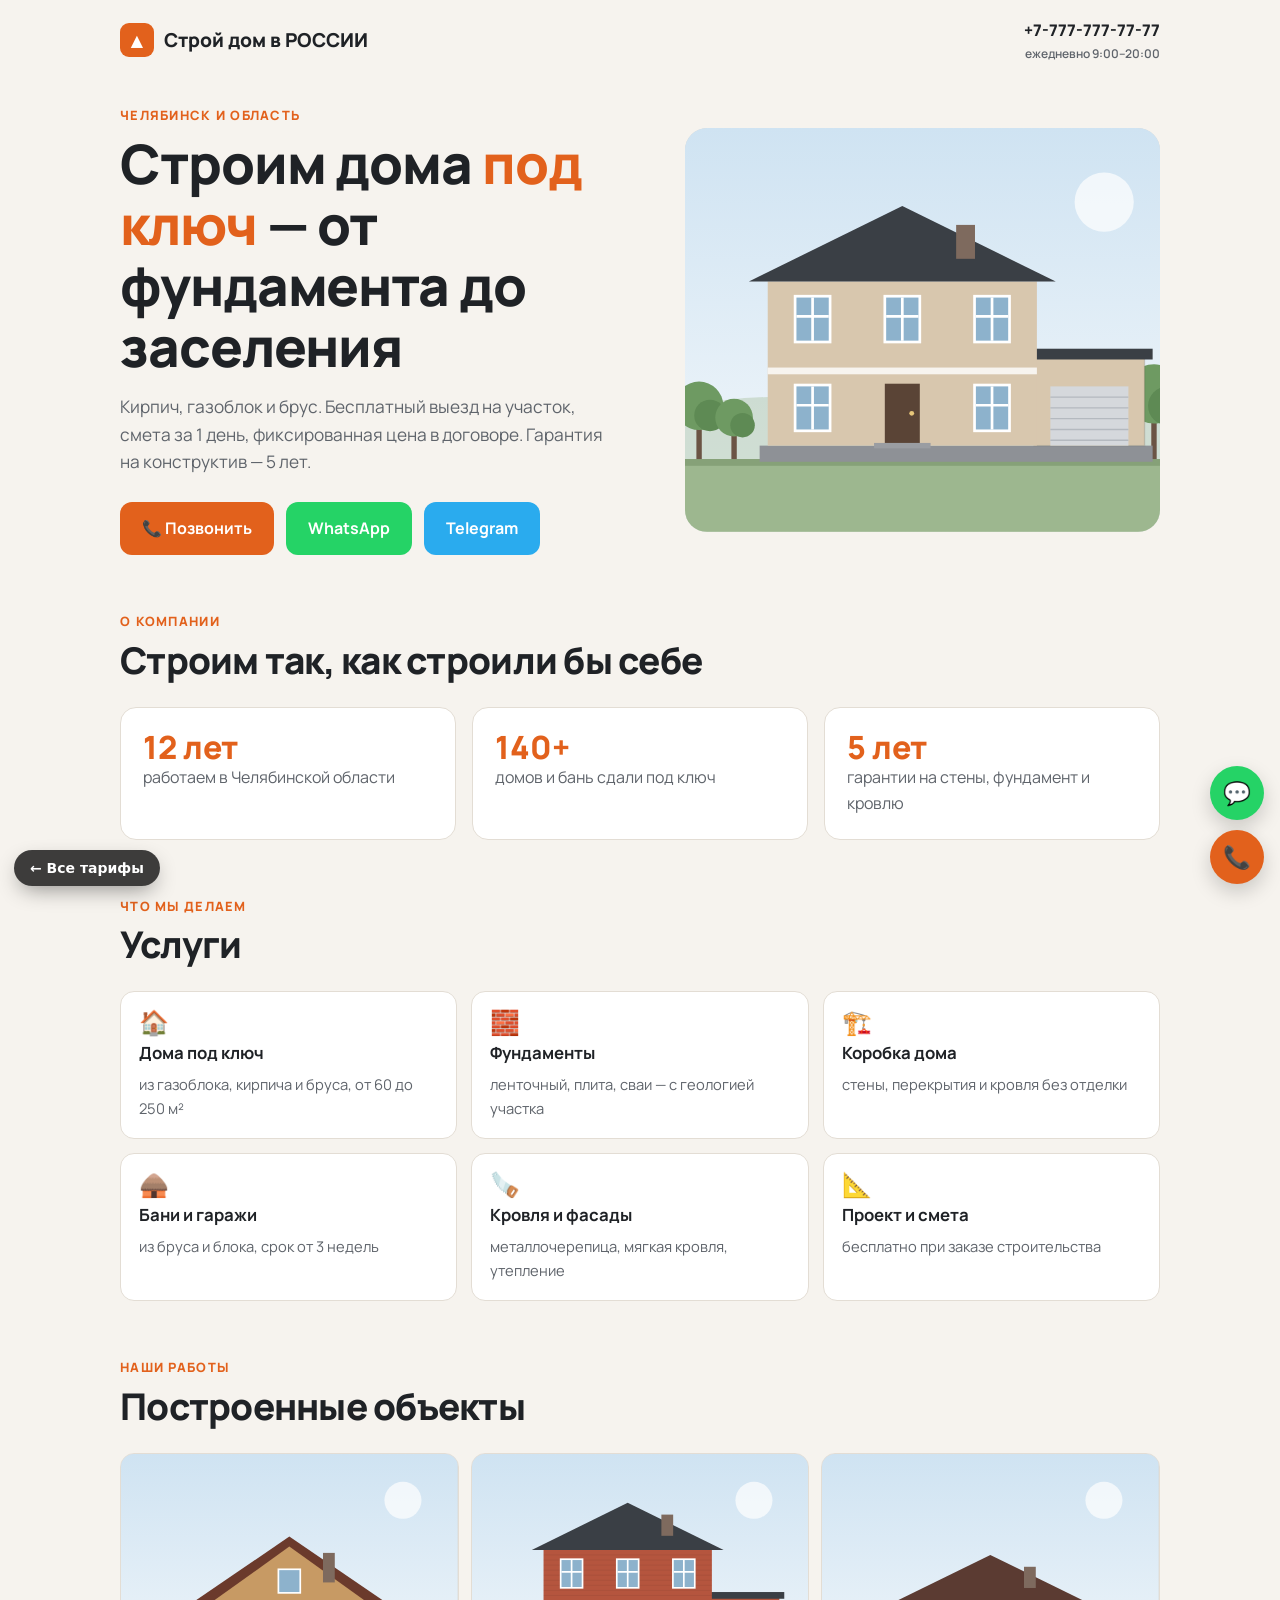
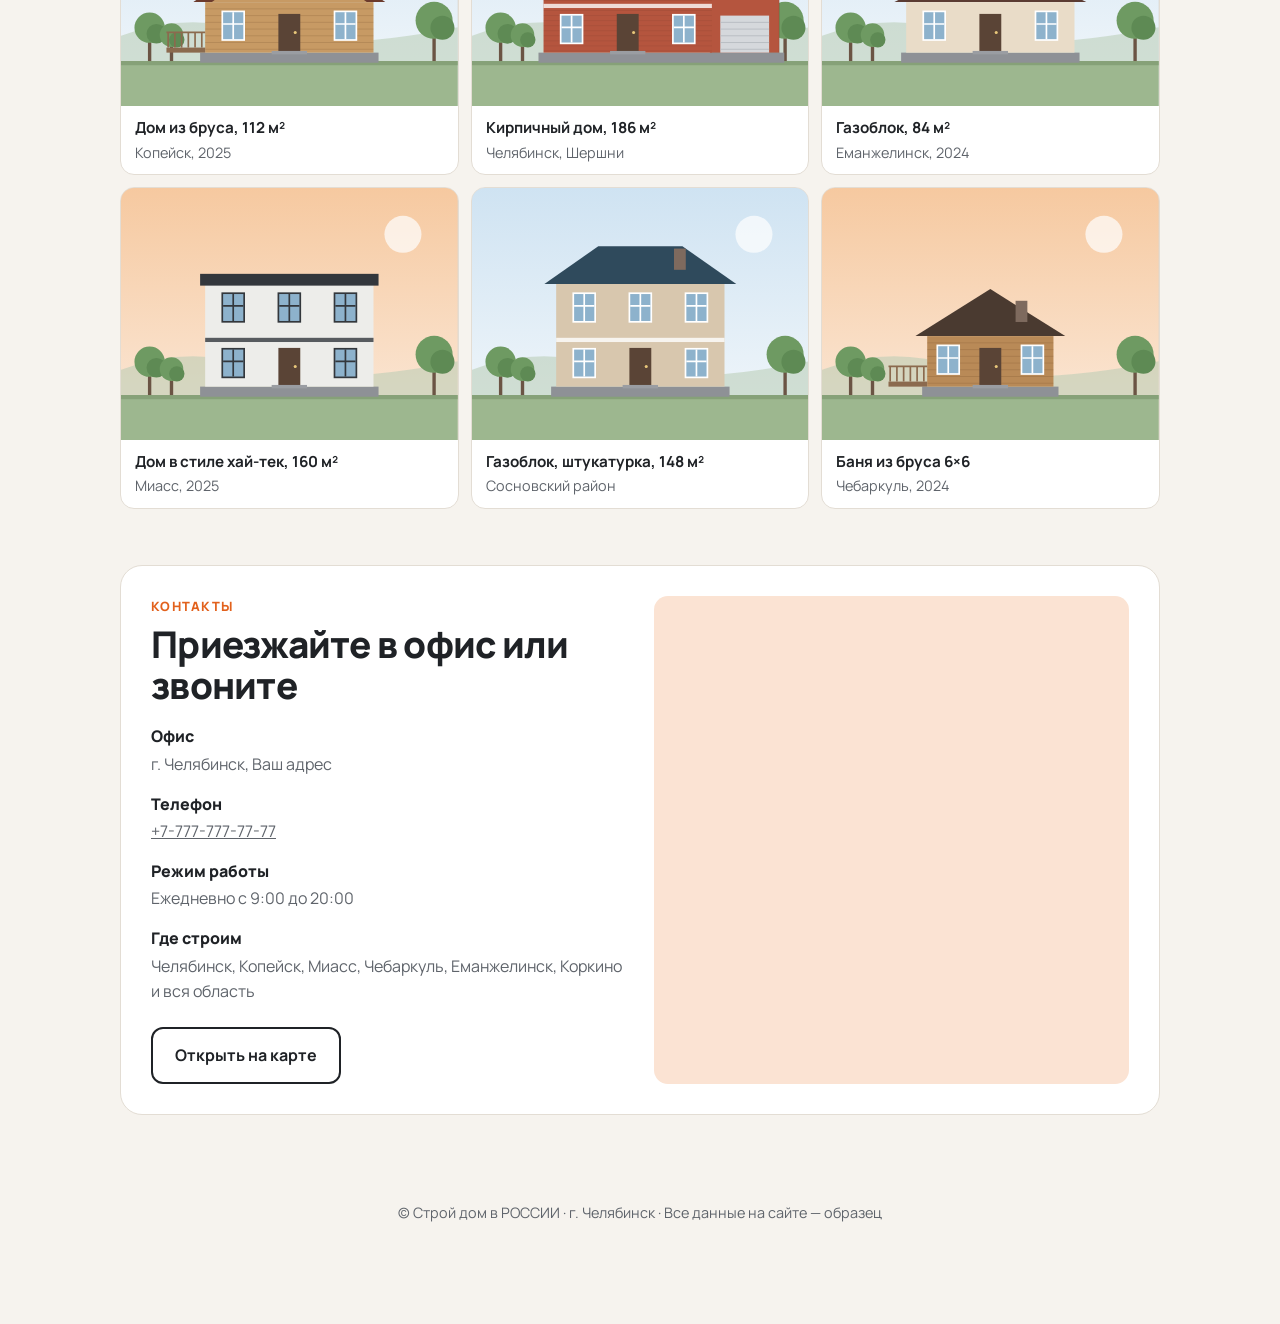
==== 1-start/index.html @ bcff559b "Демо-сайты для строительной компании: 5 тарифов Co-Authored-By: Claude Opus 5.5 <noreply@anthropic.c" ====
<!DOCTYPE html>
<html lang="ru">
<head>
<meta charset="UTF-8">
<meta name="viewport" content="width=device-width, initial-scale=1">
<meta name="robots" content="noindex, nofollow">
<title>Строй дом в РОССИИ — строительство домов в Челябинской области</title>
<meta name="description" content="Строим частные дома, бани и гаражи под ключ в Челябинске и области. Бесплатный выезд на участок и смета за 1 день.">
<link rel="preconnect" href="https://fonts.googleapis.com">
<link href="https://fonts.googleapis.com/css2?family=Manrope:wght@400;600;700;800&display=swap" rel="stylesheet">
<style>
:root{--bg:#F6F3EE;--ink:#1F2226;--mute:#5F646B;--acc:#E2611C;--acc2:#FBE3D3;--line:#E3DDD4;--card:#fff}
*{box-sizing:border-box}
html{scroll-behavior:smooth}
body{margin:0;background:var(--bg);color:var(--ink);font:16px/1.6 Manrope,system-ui,sans-serif}
a{color:inherit}
h1,h2,h3{font-weight:800;line-height:1.12;margin:0;letter-spacing:-.02em}
.wrap{max-width:1080px;margin:0 auto;padding:0 20px}
header{display:flex;align-items:center;justify-content:space-between;padding:18px 20px;max-width:1080px;margin:0 auto}
.logo{display:flex;align-items:center;gap:10px;font-size:1.2rem;font-weight:800;text-decoration:none}
.logo i{width:34px;height:34px;border-radius:9px;background:var(--acc);display:grid;place-items:center;color:#fff;font-style:normal;font-size:1rem}
.tel{font-weight:800;text-decoration:none}
.tel small{display:block;font-weight:600;color:var(--mute);font-size:.75rem;text-align:right}
.hero{display:grid;grid-template-columns:1.05fr .95fr;gap:40px;align-items:center;padding:24px 0 56px}
.hero h1{font-size:clamp(2.1rem,5vw,3.4rem);margin-bottom:16px}
.hero h1 em{font-style:normal;color:var(--acc)}
.hero p{color:var(--mute);font-size:1.08rem;margin:0 0 26px;max-width:44ch}
.pic{border-radius:22px;overflow:hidden;aspect-ratio:4/3.4;background:#ddd}
.pic svg,
.pic .ph{width:100%;height:100%;display:block}
.btns{display:flex;flex-wrap:wrap;gap:12px}
.btn{display:inline-flex;align-items:center;gap:8px;padding:14px 22px;border-radius:12px;font-weight:700;text-decoration:none;background:var(--acc);color:#fff;border:0;font:inherit;font-weight:700;cursor:pointer}
.btn.wa{background:#25D366}.btn.tg{background:#2AABEE}
.btn.line{background:transparent;color:var(--ink);border:2px solid var(--ink)}
section{padding:56px 0}
.tag{color:var(--acc);font-weight:800;font-size:.8rem;letter-spacing:.1em;text-transform:uppercase;margin-bottom:8px}
h2{font-size:clamp(1.6rem,3.4vw,2.3rem);margin-bottom:26px}
.about{display:grid;grid-template-columns:repeat(3,1fr);gap:16px}
.about div{background:var(--card);border:1px solid var(--line);border-radius:16px;padding:22px}
.about b{display:block;font-size:2rem;font-weight:800;color:var(--acc);line-height:1.1}
.about span{color:var(--mute)}
.svc{display:grid;grid-template-columns:repeat(3,1fr);gap:14px;list-style:none;padding:0;margin:0}
.svc li{background:var(--card);border:1px solid var(--line);border-radius:14px;padding:18px;display:flex;flex-direction:column;gap:6px}
.svc li i{font-style:normal;font-size:1.5rem;line-height:1}
.svc li b{font-size:1.05rem}
.svc li small{color:var(--mute);font-size:.92rem}
.gal{display:grid;grid-template-columns:repeat(3,1fr);gap:12px}
.gal figure{margin:0;border-radius:14px;overflow:hidden;background:#fff;border:1px solid var(--line)}
.gal figure div{aspect-ratio:4/3}
.gal svg,
.gal .ph{width:100%;height:100%;display:block}
.gal figcaption{padding:10px 14px;font-size:.9rem;color:var(--mute)}
.gal figcaption b{color:var(--ink);display:block;font-size:.95rem}
.ct{display:grid;grid-template-columns:1fr 1fr;gap:28px;background:var(--card);border:1px solid var(--line);border-radius:22px;padding:30px}
.ct dl{margin:0}.ct dt{font-weight:800;margin-top:14px}.ct dt:first-child{margin-top:0}.ct dd{margin:2px 0 0;color:var(--mute)}
.ct iframe{width:100%;height:100%;min-height:300px;border:0;border-radius:14px;background:var(--acc2)}
footer{text-align:center;color:var(--mute);font-size:.9rem;padding:30px 20px 100px}
.float{position:fixed;right:16px;bottom:16px;display:flex;flex-direction:column;gap:10px;z-index:9}
.float a{width:54px;height:54px;border-radius:50%;display:grid;place-items:center;color:#fff;text-decoration:none;font-size:1.4rem;box-shadow:0 8px 20px rgba(0,0,0,.18)}
@media(max-width:820px){.svc{grid-template-columns:1fr 1fr}}
@media(max-width:760px){.hero{grid-template-columns:1fr;gap:24px;padding-top:6px}.about{grid-template-columns:1fr}.svc{grid-template-columns:1fr}.gal{grid-template-columns:repeat(2,1fr)}.ct{grid-template-columns:1fr;padding:22px}header .tel small{display:none}.btn{flex:1 1 auto;justify-content:center}}
@media(max-width:420px){.gal{grid-template-columns:1fr}}
.logo,.tel{white-space:nowrap}@media(max-width:480px){.logo{font-size:1rem;gap:8px}.logo i{width:28px;height:28px;font-size:.85rem}.tel{font-size:.85rem}header{padding:14px 16px;gap:10px}}@media(max-width:360px){header .tel{display:none}}
</style>
</head>
<body><a href="../index.html" class="tarify-back" aria-label="Вернуться ко всем тарифам" style="position:fixed;left:14px;bottom:calc(14px + env(safe-area-inset-bottom,0px));z-index:2147483000;display:inline-flex;align-items:center;gap:6px;padding:11px 16px;border-radius:999px;background:rgba(20,20,20,.82);color:#fff;font:600 14px/1 system-ui,-apple-system,'Segoe UI',Roboto,sans-serif;text-decoration:none;box-shadow:0 8px 22px -6px rgba(0,0,0,.45);-webkit-backdrop-filter:blur(6px);backdrop-filter:blur(6px)">← Все тарифы</a>
<header><a class="logo" href="#"><i>▲</i>Строй дом в РОССИИ</a><a class="tel" href="tel:+77777777777">+7-777-777-77-77<small>ежедневно 9:00–20:00</small></a></header>

<main class="wrap">
<div class="hero">
  <div>
    <div class="tag">Челябинск и область</div>
    <h1>Строим дома <em>под ключ</em> — от фундамента до заселения</h1>
    <p>Кирпич, газоблок и брус. Бесплатный выезд на участок, смета за 1 день, фиксированная цена в договоре. Гарантия на конструктив — 5 лет.</p>
    <div class="btns">
      <a class="btn" href="tel:+77777777777">📞 Позвонить</a>
      <a class="btn wa" href="https://wa.me/77777777777" target="_blank" rel="noopener">WhatsApp</a>
      <a class="btn tg" href="https://t.me/" target="_blank" rel="noopener">Telegram</a>
    </div>
  </div>
  <div class="pic" data-photo="1777106322601-578dc9213ace" data-w="1100" data-house='{"floors":2,"wall":"#D8C7AE","roofc":"#3A3F45","garage":true}' aria-label="Двухэтажный дом с гаражом"></div>
</div>

<section style="padding-top:0">
  <div class="tag">О компании</div>
  <h2>Строим так, как строили бы себе</h2>
  <div class="about">
    <div><b>12 лет</b><span>работаем в Челябинской области</span></div>
    <div><b>140+</b><span>домов и бань сдали под ключ</span></div>
    <div><b>5 лет</b><span>гарантии на стены, фундамент и кровлю</span></div>
  </div>
</section>

<section style="padding-top:0">
  <div class="tag">Что мы делаем</div>
  <h2>Услуги</h2>
  <ul class="svc">
    <li><i>🏠</i><b>Дома под ключ</b><small>из газоблока, кирпича и бруса, от 60 до 250 м²</small></li>
    <li><i>🧱</i><b>Фундаменты</b><small>ленточный, плита, сваи — с геологией участка</small></li>
    <li><i>🏗️</i><b>Коробка дома</b><small>стены, перекрытия и кровля без отделки</small></li>
    <li><i>🛖</i><b>Бани и гаражи</b><small>из бруса и блока, срок от 3 недель</small></li>
    <li><i>🪚</i><b>Кровля и фасады</b><small>металлочерепица, мягкая кровля, утепление</small></li>
    <li><i>📐</i><b>Проект и смета</b><small>бесплатно при заказе строительства</small></li>
  </ul>
</section>

<section style="padding-top:0">
  <div class="tag">Наши работы</div>
  <h2>Построенные объекты</h2>
  <div class="gal">
    <figure><div data-photo="1706047924901-28129757dde7" data-alt="Дом из бруса" data-house='{"floors":1,"attic":true,"wall":"#C79A64","roofc":"#6B3A2C","terrace":true}'></div><figcaption><b>Дом из бруса, 112 м²</b>Копейск, 2025</figcaption></figure>
    <figure><div data-photo="1605276374104-dee2a0ed3cd6" data-alt="Кирпичный дом с гаражом" data-house='{"floors":2,"wall":"#B5553E","roofc":"#3A3F45","garage":true}'></div><figcaption><b>Кирпичный дом, 186 м²</b>Челябинск, Шершни</figcaption></figure>
    <figure><div data-photo="1786550860372-116b871a1697" data-alt="Одноэтажный дом из газоблока" data-house='{"floors":1,"wall":"#E9DCC8","roofc":"#5B3B32"}'></div><figcaption><b>Газоблок, 84 м²</b>Еманжелинск, 2024</figcaption></figure>
    <figure><div data-photo="1748063578185-3d68121b11ff" data-alt="Дом в стиле хай-тек" data-house='{"floors":2,"roof":"flat","wall":"#EDEDEA","roofc":"#33373C","trim":"#33373C","sky":"dusk"}'></div><figcaption><b>Дом в стиле хай-тек, 160 м²</b>Миасс, 2025</figcaption></figure>
    <figure><div data-photo="1602657952211-bd6fbe4d2d78" data-alt="Дом из газоблока" data-house='{"floors":2,"roof":"hip","wall":"#D8C7AE","roofc":"#2F4A5C"}'></div><figcaption><b>Газоблок, штукатурка, 148 м²</b>Сосновский район</figcaption></figure>
    <figure><div data-photo="1568729937315-2ef5ee9cf4f2" data-alt="Баня из бруса" data-house='{"floors":1,"w":150,"wall":"#B98A57","roofc":"#4A3A30","terrace":true,"sky":"dusk"}'></div><figcaption><b>Баня из бруса 6×6</b>Чебаркуль, 2024</figcaption></figure>
  </div>
</section>

<section style="padding-top:0">
  <div class="ct">
    <div>
      <div class="tag">Контакты</div>
      <h2 style="margin-bottom:18px">Приезжайте в офис или звоните</h2>
      <dl>
        <dt>Офис</dt><dd>г. Челябинск, Ваш адрес</dd>
        <dt>Телефон</dt><dd><a href="tel:+77777777777">+7-777-777-77-77</a></dd>
        <dt>Режим работы</dt><dd>Ежедневно с 9:00 до 20:00</dd>
        <dt>Где строим</dt><dd>Челябинск, Копейск, Миасс, Чебаркуль, Еманжелинск, Коркино и вся область</dd>
      </dl>
      <div class="btns" style="margin-top:22px"><a class="btn line" href="https://yandex.ru/maps/?text=%D0%A7%D0%B5%D0%BB%D1%8F%D0%B1%D0%B8%D0%BD%D1%81%D0%BA" target="_blank" rel="noopener">Открыть на карте</a></div>
    </div>
    <iframe title="Карта: Челябинск" src="https://yandex.ru/map-widget/v1/?ll=61.402554%2C55.159897&z=11" loading="lazy"></iframe>
  </div>
</section>
</main>

<footer>© Строй дом в РОССИИ · г. Челябинск · Все данные на сайте — образец</footer>
<div class="float">
  <a href="https://wa.me/77777777777" style="background:#25D366" aria-label="WhatsApp" target="_blank" rel="noopener">💬</a>
  <a href="tel:+77777777777" style="background:var(--acc)" aria-label="Позвонить">📞</a>
</div>
<script>/* Генератор иллюстраций домов (SVG) — заменяются на фото клиента */
function houseSVG(o){
  o=Object.assign({floors:1,attic:false,roof:'gable',wall:'#E9DCC8',roofc:'#5B3B32',trim:'#FFFFFF',garage:false,w:200,sky:'day',terrace:false,stage:'done',crane:false},o||{});
  var W=400,H=300,G=246,cx=o.garage?185:200,fh=62,fl=o.floors,bh=fh*fl+8,bw=o.w,x0=cx-bw/2,top=G-bh;
  var sky={day:['#CFE3F2','#F4F8FB'],dusk:['#F6C9A0','#FBEADB'],night:['#26344A','#46597A'],grey:['#D9DEE3','#F1F3F5']}[o.sky]||['#CFE3F2','#F4F8FB'];
  var id='g'+Math.random().toString(36).slice(2,8);
  var s='<svg viewBox="0 0 '+W+' '+H+'" xmlns="http://www.w3.org/2000/svg" preserveAspectRatio="xMidYMid slice" role="img">';
  s+='<defs><linearGradient id="'+id+'" x1="0" y1="0" x2="0" y2="1"><stop offset="0" stop-color="'+sky[0]+'"/><stop offset="1" stop-color="'+sky[1]+'"/></linearGradient></defs>';
  s+='<rect width="'+W+'" height="'+H+'" fill="url(#'+id+')"/>';
  if(o.sky==='night')s+='<circle cx="330" cy="50" r="16" fill="#F5EBC9"/>';else s+='<circle cx="335" cy="55" r="22" fill="#fff" opacity=".7"/>';
  s+='<path d="M0 '+(G-30)+' Q80 '+(G-60)+' 160 '+(G-34)+' T400 '+(G-40)+' V'+H+' H0Z" fill="#B9CDB5" opacity=".55"/>';
  s+='<rect y="'+G+'" width="'+W+'" height="'+(H-G)+'" fill="#9DB78F"/>';
  s+='<rect y="'+G+'" width="'+W+'" height="5" fill="#86A178"/>';
  // деревья
  [[34,0.9],[372,1.1],[60,0.7]].forEach(function(t){var k=t[1];s+='<rect x="'+(t[0]-2)+'" y="'+(G-34*k)+'" width="4" height="'+34*k+'" fill="#6B5444"/><circle cx="'+t[0]+'" cy="'+(G-44*k)+'" r="'+20*k+'" fill="#6E9A62"/><circle cx="'+(t[0]+9*k)+'" cy="'+(G-36*k)+'" r="'+13*k+'" fill="#5E8A54"/>';});
  if(o.crane){s+='<g stroke="#E3A02B" stroke-width="3" fill="none"><path d="M318 '+G+' V40 M318 52 H140 M318 52 H362 M318 40 L250 52 M318 40 L362 52"/></g><rect x="352" y="52" width="14" height="14" fill="#555"/><path d="M190 52 V'+(top-20)+'" stroke="#444" stroke-width="1.5"/><rect x="180" y="'+(top-20)+'" width="20" height="8" fill="#7C8A96"/>';}
  // фундамент
  s+='<rect x="'+(x0-6)+'" y="'+(G-10)+'" width="'+(bw+12+(o.garage?80:0))+'" height="12" fill="#8E9196"/>';
  if(o.stage==='foundation'){s+='<g stroke="#5C6066" stroke-width="2">';for(var r=x0;r<x0+bw;r+=14)s+='<line x1="'+r+'" y1="'+(G-10)+'" x2="'+r+'" y2="'+(G-26)+'"/>';s+='</g></svg>';return s;}
  // гараж
  if(o.garage){var gx=x0+bw-2,gw=82,gh=fh+4;s+='<rect x="'+gx+'" y="'+(G-10-gh)+'" width="'+gw+'" height="'+gh+'" fill="'+o.wall+'" stroke="rgba(0,0,0,.12)"/><rect x="'+(gx-4)+'" y="'+(G-16-gh)+'" width="'+(gw+10)+'" height="8" fill="'+o.roofc+'"/>';s+='<rect x="'+(gx+12)+'" y="'+(G-10-gh+22)+'" width="'+(gw-24)+'" height="'+(gh-22)+'" fill="#D5D8DC"/>';for(var gl=0;gl<5;gl++)s+='<line x1="'+(gx+12)+'" x2="'+(gx+gw-12)+'" y1="'+(G-10-gh+30+gl*8)+'" y2="'+(G-10-gh+30+gl*8)+'" stroke="#B4B9BF"/>';}
  // стены
  s+='<rect x="'+x0+'" y="'+top+'" width="'+bw+'" height="'+(bh-10)+'" fill="'+o.wall+'"/>';
  if(o.wall==='#B5553E'||o.wall==='#A44A36'){s+='<g stroke="rgba(0,0,0,.08)">';for(var by=top+6;by<G-10;by+=6)s+='<line x1="'+x0+'" x2="'+(x0+bw)+'" y1="'+by+'" y2="'+by+'"/>';s+='</g>';}
  if(o.wall==='#C79A64'||o.wall==='#B98A57'){s+='<g stroke="rgba(80,50,20,.18)">';for(var ly=top+8;ly<G-10;ly+=8)s+='<line x1="'+x0+'" x2="'+(x0+bw)+'" y1="'+ly+'" y2="'+ly+'"/>';s+='</g>';}
  if(fl>1)s+='<rect x="'+x0+'" y="'+(top+fh+2)+'" width="'+bw+'" height="5" fill="'+o.trim+'" opacity=".8"/>';
  // окна
  var n=Math.max(2,Math.round(bw/58));
  for(var f=0;f<fl;f++){var wy=top+12+f*(fh+4);for(var i=0;i<n;i++){var wx=x0+(bw/(n))*i+(bw/n)/2-12;if(f===fl-1&&i===Math.floor(n/2)&&o.stage==='done'){continue;}
    if(o.stage==='walls'){s+='<rect x="'+wx+'" y="'+wy+'" width="24" height="32" fill="#4B4F55"/>';continue;}
    s+='<rect x="'+(wx-2)+'" y="'+(wy-2)+'" width="28" height="36" fill="'+o.trim+'"/><rect x="'+wx+'" y="'+wy+'" width="24" height="32" fill="'+(o.sky==='night'?'#F7D98A':'#8DB2CC')+'"/><path d="M'+(wx+12)+' '+wy+' V'+(wy+32)+' M'+wx+' '+(wy+14)+' H'+(wx+24)+'" stroke="'+o.trim+'" stroke-width="2"/>';}}
  if(o.stage==='done'){var dx=x0+(bw/n)*Math.floor(n/2)+(bw/n)/2-13;s+='<rect x="'+dx+'" y="'+(G-10-46)+'" width="26" height="46" fill="#5A4436"/><circle cx="'+(dx+20)+'" cy="'+(G-34)+'" r="1.8" fill="#E8C77A"/><rect x="'+(dx-8)+'" y="'+(G-12)+'" width="42" height="4" fill="#9A9DA2"/>';}
  if(o.terrace){s+='<rect x="'+(x0-46)+'" y="'+(G-16)+'" width="46" height="6" fill="#8B6A4E"/><g stroke="#8B6A4E" stroke-width="2">';for(var tx=x0-44;tx<x0;tx+=8)s+='<line x1="'+tx+'" y1="'+(G-16)+'" x2="'+tx+'" y2="'+(G-34)+'"/>';s+='<line x1="'+(x0-46)+'" x2="'+x0+'" y1="'+(G-34)+'" y2="'+(G-34)+'"/></g>';}
  if(o.stage==='walls'){s+='<g stroke="#C9A35B" stroke-width="2">';for(var sx=x0-10;sx<=x0+bw+10;sx+=34)s+='<line x1="'+sx+'" y1="'+(G-10)+'" x2="'+sx+'" y2="'+(top-14)+'"/>';for(var sy=G-30;sy>top-14;sy-=30)s+='<line x1="'+(x0-10)+'" x2="'+(x0+bw+10)+'" y1="'+sy+'" y2="'+sy+'"/>';s+='</g></svg>';return s;}
  // крыша
  var ov=14,rh=o.attic?78:56;
  if(o.roof==='gable')s+='<path d="M'+(x0-ov)+' '+top+' L'+cx+' '+(top-rh)+' L'+(x0+bw+ov)+' '+top+'Z" fill="'+o.roofc+'"/><path d="M'+(x0+8)+' '+top+' L'+cx+' '+(top-rh+12)+' L'+(x0+bw-8)+' '+top+'Z" fill="'+o.wall+'" opacity="'+(o.attic?1:0)+'"/>';
  else if(o.roof==='hip')s+='<path d="M'+(x0-ov)+' '+top+' L'+(x0+bw*0.25)+' '+(top-rh*0.8)+' L'+(x0+bw*0.75)+' '+(top-rh*0.8)+' L'+(x0+bw+ov)+' '+top+'Z" fill="'+o.roofc+'"/>';
  else s+='<rect x="'+(x0-6)+'" y="'+(top-12)+'" width="'+(bw+12)+'" height="14" fill="'+o.roofc+'"/>';
  if(o.attic&&o.roof==='gable'){var ay=top-rh+38;s+='<rect x="'+(cx-14)+'" y="'+ay+'" width="28" height="30" fill="'+o.trim+'"/><rect x="'+(cx-12)+'" y="'+(ay+2)+'" width="24" height="26" fill="'+(o.sky==='night'?'#F7D98A':'#8DB2CC')+'"/>';}
  if(o.roof!=='flat')s+='<rect x="'+(x0+bw*0.7)+'" y="'+(top-rh*0.75)+'" width="14" height="'+rh*0.45+'" fill="#7E6A5E"/>';
  s+='</svg>';return s;
}

/* Реальные фото (Unsplash, бесплатная лицензия). Если фото не загрузилось — показываем иллюстрацию */
var HSREG=[];
function photoURL(id,w){return 'https://images.unsplash.com/photo-'+id+'?w='+(w||900)+'&q=72&auto=format&fit=crop'}
function pic(id,house,alt,w){var k=HSREG.push(house||{})-1;return '<img class="ph" src="'+photoURL(id,w)+'" srcset="'+photoURL(id,Math.round((w||900)/2))+' '+Math.round((w||900)/2)+'w, '+photoURL(id,w)+' '+(w||900)+'w, '+photoURL(id,Math.min(2400,(w||900)*1.6|0))+' '+Math.min(2400,(w||900)*1.6|0)+'w" sizes="(max-width:760px) 100vw, 50vw" alt="'+(alt||'').replace(/"/g,'&quot;')+'" loading="lazy" decoding="async" onerror="phFail(this,'+k+')">'}
function phFail(im,k){var d=document.createElement('div');d.className='ph';d.innerHTML=houseSVG(HSREG[k]);im.replaceWith(d)}
function fillMedia(el){var cfg=JSON.parse(el.getAttribute('data-house')||'{}');el.insertAdjacentHTML('afterbegin',el.dataset.photo?pic(el.dataset.photo,cfg,el.dataset.alt||el.getAttribute('aria-label')||'',+el.dataset.w||1000):houseSVG(cfg))}
function projMedia(p,w){return p.photo?pic(p.photo,p.house,'Проект дома '+p.name+', '+p.area+' м²',w||700):houseSVG(p.house)}
document.head.insertAdjacentHTML('beforeend','<style>img.ph,div.ph{width:100%;height:100%;object-fit:cover;display:block;background:#d9d6d0}div.ph svg{width:100%;height:100%;display:block}</style>');

document.querySelectorAll('[data-house]').forEach(fillMedia);
</script>
</body>
</html>
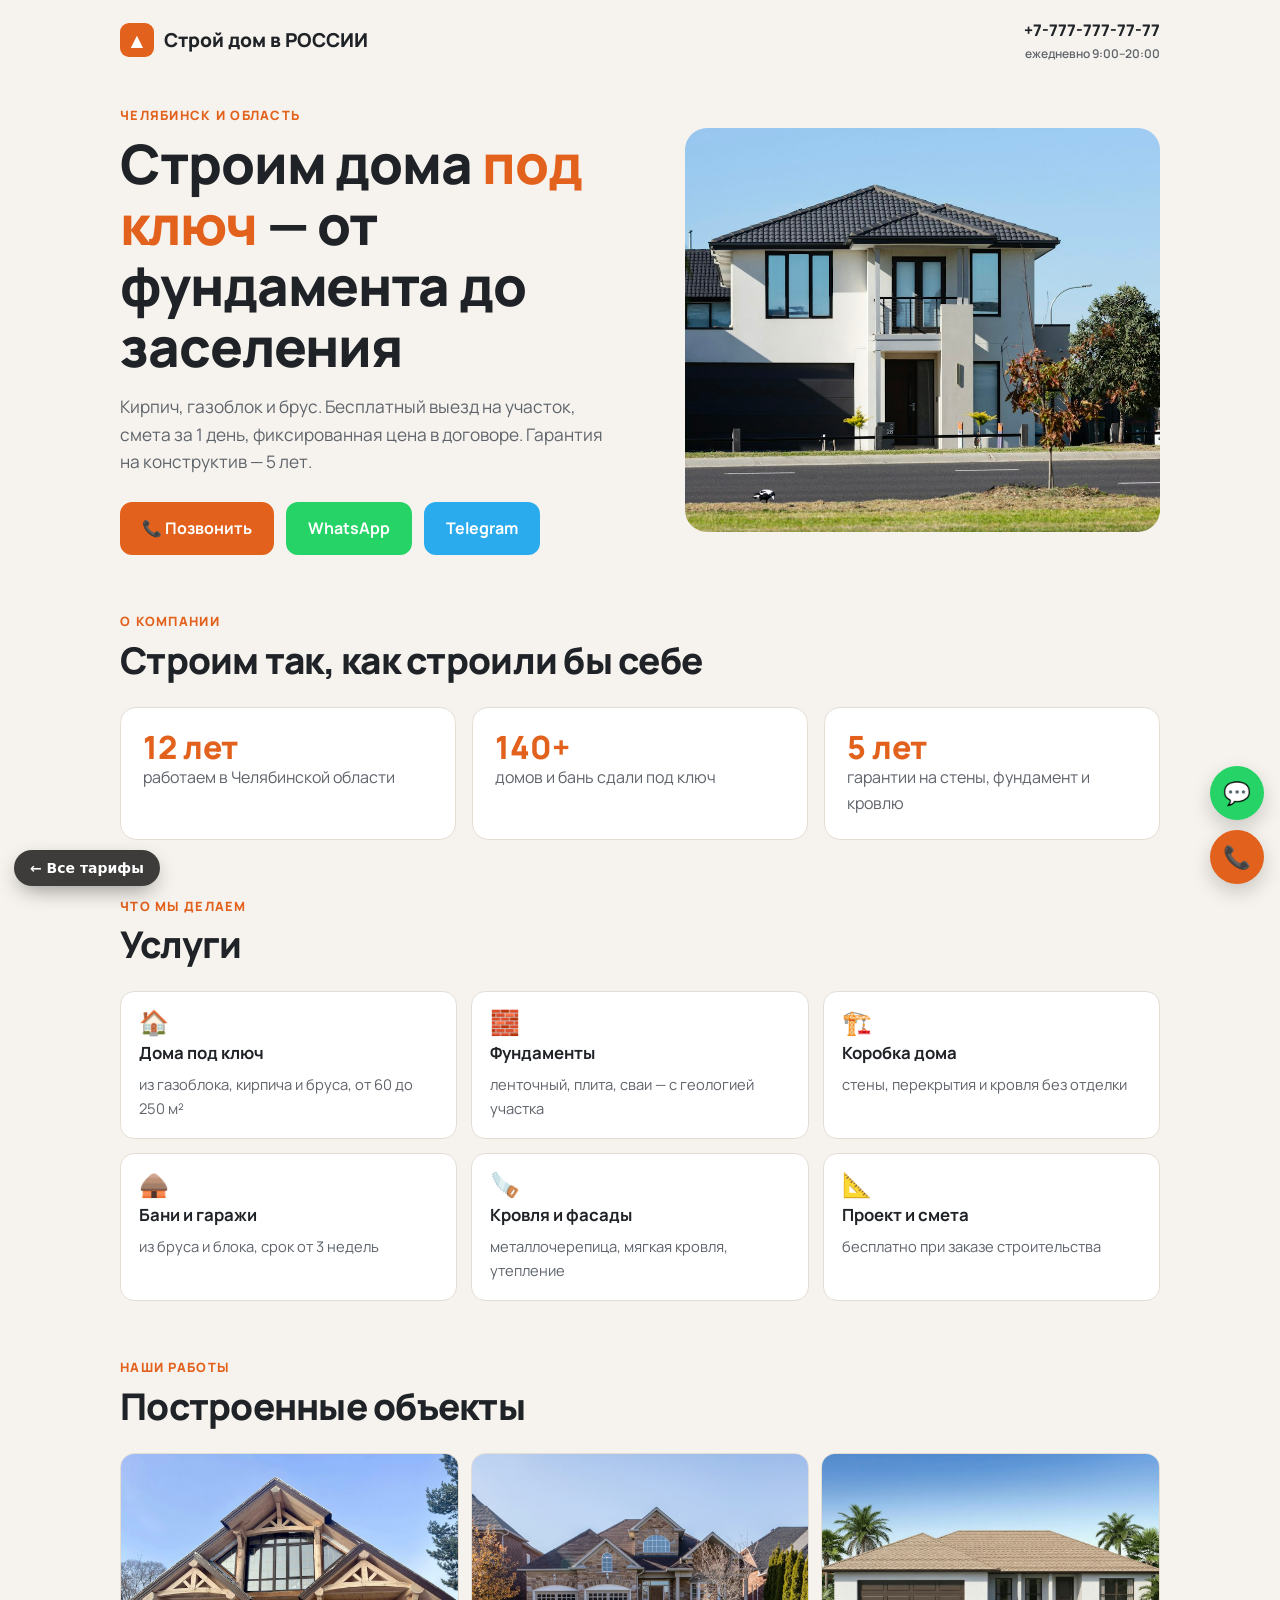
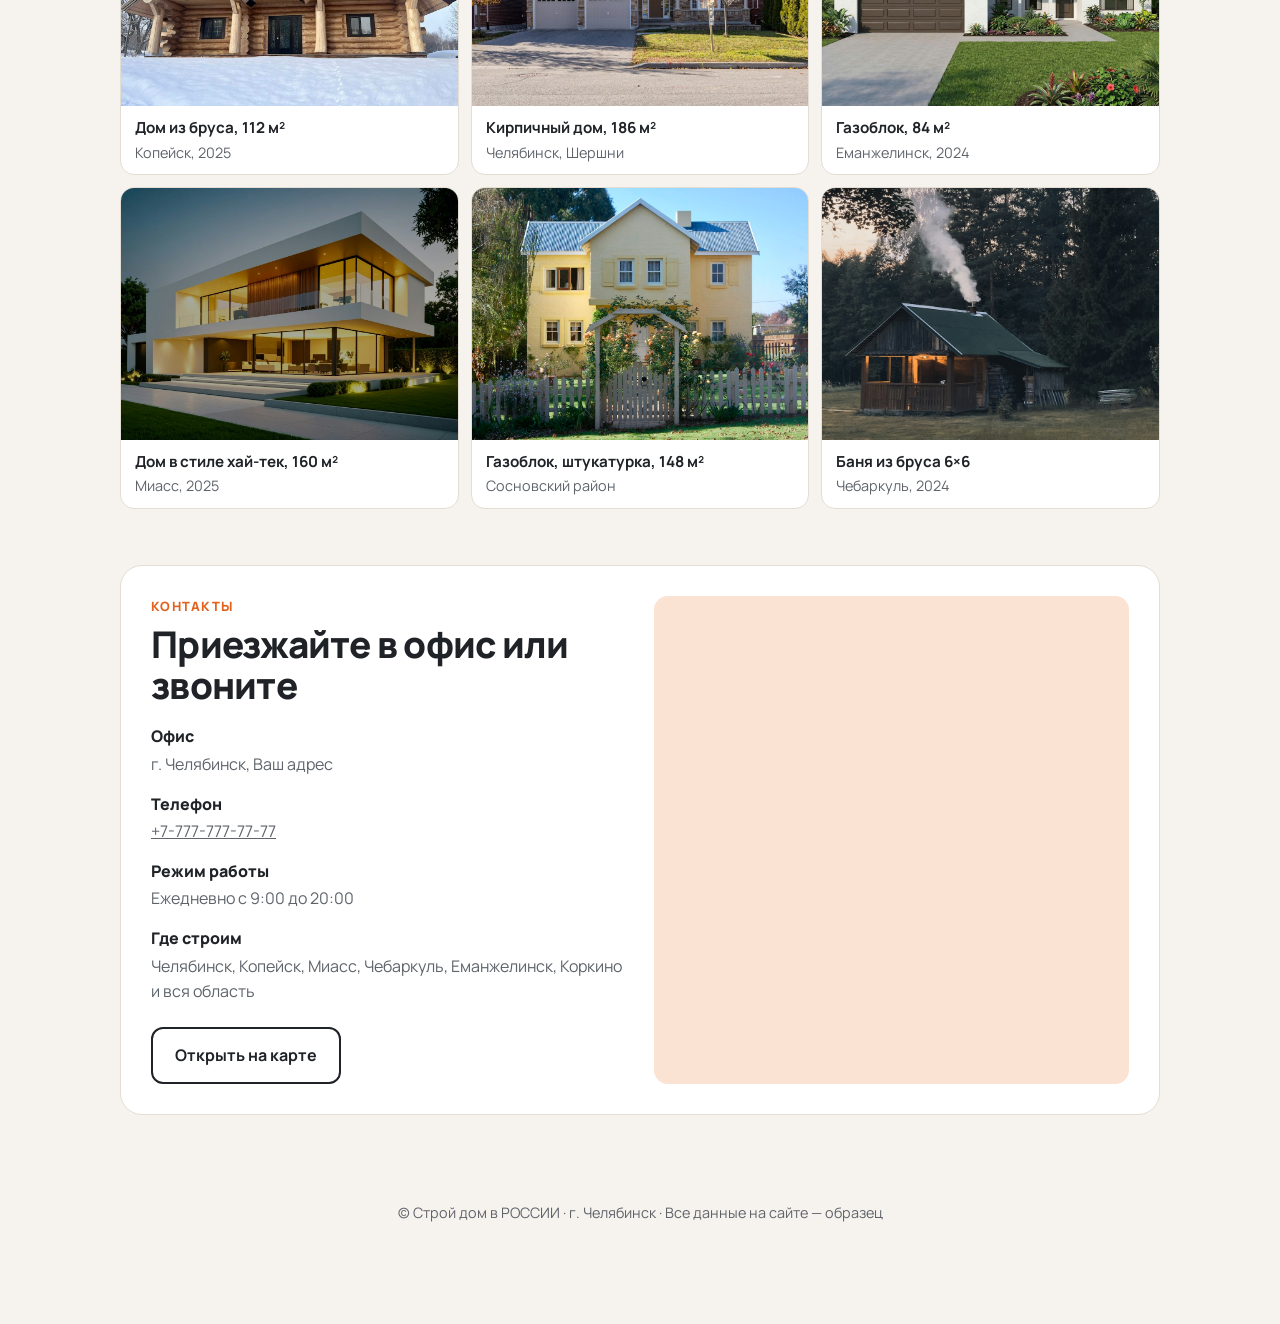
==== commit 3c3f4b52: "Фото, шрифты и three.js в репозитории: сайт не зависит от Unsplash, Google Fonts и jsDelivr" ====
--- a/1-start/index.html
+++ b/1-start/index.html
@@ -6,8 +6,7 @@
 <meta name="robots" content="noindex, nofollow">
 <title>Строй дом в РОССИИ — строительство домов в Челябинской области</title>
 <meta name="description" content="Строим частные дома, бани и гаражи под ключ в Челябинске и области. Бесплатный выезд на участок и смета за 1 день.">
-<link rel="preconnect" href="https://fonts.googleapis.com">
-<link href="https://fonts.googleapis.com/css2?family=Manrope:wght@400;600;700;800&display=swap" rel="stylesheet">
+<link href="fonts/fonts.css" rel="stylesheet">
 <style>
 :root{--bg:#F6F3EE;--ink:#1F2226;--mute:#5F646B;--acc:#E2611C;--acc2:#FBE3D3;--line:#E3DDD4;--card:#fff}
 *{box-sizing:border-box}
@@ -63,7 +62,7 @@
 .logo,.tel{white-space:nowrap}@media(max-width:480px){.logo{font-size:1rem;gap:8px}.logo i{width:28px;height:28px;font-size:.85rem}.tel{font-size:.85rem}header{padding:14px 16px;gap:10px}}@media(max-width:360px){header .tel{display:none}}
 </style>
 </head>
-<body><a href="../index.html" class="tarify-back" aria-label="Вернуться ко всем тарифам" style="position:fixed;left:14px;bottom:calc(14px + env(safe-area-inset-bottom,0px));z-index:2147483000;display:inline-flex;align-items:center;gap:6px;padding:11px 16px;border-radius:999px;background:rgba(20,20,20,.82);color:#fff;font:600 14px/1 system-ui,-apple-system,'Segoe UI',Roboto,sans-serif;text-decoration:none;box-shadow:0 8px 22px -6px rgba(0,0,0,.45);-webkit-backdrop-filter:blur(6px);backdrop-filter:blur(6px)">← Все тарифы</a>
+<body><a href="../index.html" class="tarify-back" aria-label="Вернуться ко всем тарифам" style="position:fixed;left:14px;bottom:calc(14px + env(safe-area-inset-bottom,0px));z-index:2147483000;display:inline-flex;align-items:center;gap:6px;padding:11px 16px;border-radius:999px;background:rgba(20,20,20,.82);color:#fff;font:600 14px/1 system-ui,-apple-system,'Segoe UI',Roboto,sans-serif;text-decoration:none;box-shadow:0 8px 22px -6px rgba(0,0,0,.45);-webkit-backdrop-filter:blur(6px);backdrop-filter:blur(6px)">← Все тарифы</a><script data-fp>(function(){try{var k="fp:"+location.pathname.split("/")[1],q=/[?&]from=portfolio(&|$)/.test(location.search);if(q)sessionStorage.setItem(k,"1");if(q||sessionStorage.getItem(k)){var b=document.querySelector(".tarify-back");if(b)b.style.display="none"}}catch(e){}})();</script>
 <header><a class="logo" href="#"><i>▲</i>Строй дом в РОССИИ</a><a class="tel" href="tel:+77777777777">+7-777-777-77-77<small>ежедневно 9:00–20:00</small></a></header>
 
 <main class="wrap">
@@ -186,8 +185,8 @@
 
 /* Реальные фото (Unsplash, бесплатная лицензия). Если фото не загрузилось — показываем иллюстрацию */
 var HSREG=[];
-function photoURL(id,w){return 'https://images.unsplash.com/photo-'+id+'?w='+(w||900)+'&q=72&auto=format&fit=crop'}
-function pic(id,house,alt,w){var k=HSREG.push(house||{})-1;return '<img class="ph" src="'+photoURL(id,w)+'" srcset="'+photoURL(id,Math.round((w||900)/2))+' '+Math.round((w||900)/2)+'w, '+photoURL(id,w)+' '+(w||900)+'w, '+photoURL(id,Math.min(2400,(w||900)*1.6|0))+' '+Math.min(2400,(w||900)*1.6|0)+'w" sizes="(max-width:760px) 100vw, 50vw" alt="'+(alt||'').replace(/"/g,'&quot;')+'" loading="lazy" decoding="async" onerror="phFail(this,'+k+')">'}
+function photoURL(id,w){return 'img/'+id+'.jpg'}
+function pic(id,house,alt,w){var k=HSREG.push(house||{})-1;return '<img class="ph" src="'+photoURL(id,w)+'" alt="'+(alt||'').replace(/"/g,'&quot;')+'" loading="lazy" decoding="async" onerror="phFail(this,'+k+')">'}
 function phFail(im,k){var d=document.createElement('div');d.className='ph';d.innerHTML=houseSVG(HSREG[k]);im.replaceWith(d)}
 function fillMedia(el){var cfg=JSON.parse(el.getAttribute('data-house')||'{}');el.insertAdjacentHTML('afterbegin',el.dataset.photo?pic(el.dataset.photo,cfg,el.dataset.alt||el.getAttribute('aria-label')||'',+el.dataset.w||1000):houseSVG(cfg))}
 function projMedia(p,w){return p.photo?pic(p.photo,p.house,'Проект дома '+p.name+', '+p.area+' м²',w||700):houseSVG(p.house)}
@@ -195,5 +194,16 @@
 
 document.querySelectorAll('[data-house]').forEach(fillMedia);
 </script>
+<style data-hscroll>.hs-wrap{position:relative;min-width:0;max-width:100%}.hs-btn{position:absolute;top:50%;z-index:30;width:42px;height:42px;margin-top:-21px;border-radius:50%;border:1px solid rgba(255,255,255,.45);background:rgba(20,20,24,.62);color:#fff;font:600 18px/1 system-ui,sans-serif;display:flex;align-items:center;justify-content:center;cursor:pointer;-webkit-backdrop-filter:blur(6px);backdrop-filter:blur(6px);box-shadow:0 4px 14px rgba(0,0,0,.25);transition:opacity .25s,transform .2s;padding:0}.hs-btn:hover{transform:scale(1.08)}.hs-btn.l{left:6px}.hs-btn.r{right:6px}.hs-btn.off{opacity:0;pointer-events:none}.hs-wrap.sm .hs-btn{width:30px;height:30px;margin-top:-15px;font-size:14px}</style>
+<script data-hscroll>(function(){function sc(el){var cs=getComputedStyle(el);return /(auto|scroll)/.test(cs.overflowX)&&el.scrollWidth>el.clientWidth+8&&el.clientHeight>40}
+function upd(el){var w=el.parentNode,l=w.querySelector(':scope>.hs-btn.l'),r=w.querySelector(':scope>.hs-btn.r'),can=el.scrollWidth>el.clientWidth+8;l.classList.toggle('off',!can||el.scrollLeft<4);r.classList.toggle('off',!can||el.scrollLeft+el.clientWidth>=el.scrollWidth-4)}
+function step(el){var c=el.firstElementChild,g=parseFloat(getComputedStyle(el).columnGap)||16,s=c?c.getBoundingClientRect().width+g:0;if(!s||s>el.clientWidth*.9)s=el.clientWidth*.8;return s}
+function add(el){if(el.dataset.hs)return;el.dataset.hs=1;var w=document.createElement('div');w.className='hs-wrap'+(el.clientHeight<100?' sm':'');var cs=getComputedStyle(el);['gridColumn','gridRow','marginTop','marginBottom','marginLeft','marginRight','flex','alignSelf','width','maxWidth'].forEach(function(p){if(p.indexOf('margin')==0){w.style[p]=cs[p];el.style[p]='0'}else if(el.style[p]||p.indexOf('grid')==0||p=='alignSelf'||p=='flex'){w.style[p]=cs[p]}});el.parentNode.insertBefore(w,el);w.appendChild(el);
+[['l','<svg width="18" height="18" viewBox="0 0 24 24" fill="none" stroke="currentColor" stroke-width="2" stroke-linecap="round" stroke-linejoin="round" aria-hidden="true"><path d="M19 12H5M12 19l-7-7 7-7"/></svg>','Прокрутить назад',-1],['r','<svg width="18" height="18" viewBox="0 0 24 24" fill="none" stroke="currentColor" stroke-width="2" stroke-linecap="round" stroke-linejoin="round" aria-hidden="true"><path d="M5 12h14M12 5l7 7-7 7"/></svg>','Прокрутить вперёд',1]].forEach(function(a){var b=document.createElement('button');b.type='button';b.className='hs-btn '+a[0]+' off';b.innerHTML=a[1];b.setAttribute('aria-label',a[2]);b.onclick=function(){el.scrollBy({left:a[3]*step(el),behavior:'smooth'})};w.appendChild(b)});
+el.addEventListener('scroll',function(){upd(el)},{passive:true});upd(el)}
+function scan(){document.querySelectorAll('body *:not(.hs-btn):not(.hs-wrap)').forEach(function(el){if(el.dataset.hs){upd(el);return}if(!el.closest('[data-no-hs]')&&sc(el))add(el)})}
+var t;function later(){clearTimeout(t);t=setTimeout(scan,250)}
+if(document.readyState!='loading')later();else document.addEventListener('DOMContentLoaded',later);
+addEventListener('load',later);addEventListener('resize',later);document.addEventListener('click',function(e){if(!e.target.closest('.hs-btn'))later()},true)})();</script>
 </body>
 </html>
--- a/1-start/fonts/fonts.css
+++ b/1-start/fonts/fonts.css
@@ -0,0 +1,72 @@
+/* cyrillic */
+@font-face {
+  font-family: 'Manrope';
+  font-style: normal;
+  font-weight: 400;
+  font-display: swap;
+  src: url(Manrope-normal-cyrillic-ffb0f3eb.woff2) format('woff2');
+  unicode-range: U+0301, U+0400-045F, U+0490-0491, U+04B0-04B1, U+2116;
+}
+/* latin */
+@font-face {
+  font-family: 'Manrope';
+  font-style: normal;
+  font-weight: 400;
+  font-display: swap;
+  src: url(Manrope-normal-latin-cf48e3e1.woff2) format('woff2');
+  unicode-range: U+0000-00FF, U+0131, U+0152-0153, U+02BB-02BC, U+02C6, U+02DA, U+02DC, U+0304, U+0308, U+0329, U+2000-206F, U+20AC, U+2122, U+2191, U+2193, U+2212, U+2215, U+FEFF, U+FFFD;
+}
+/* cyrillic */
+@font-face {
+  font-family: 'Manrope';
+  font-style: normal;
+  font-weight: 600;
+  font-display: swap;
+  src: url(Manrope-normal-cyrillic-ffb0f3eb.woff2) format('woff2');
+  unicode-range: U+0301, U+0400-045F, U+0490-0491, U+04B0-04B1, U+2116;
+}
+/* latin */
+@font-face {
+  font-family: 'Manrope';
+  font-style: normal;
+  font-weight: 600;
+  font-display: swap;
+  src: url(Manrope-normal-latin-cf48e3e1.woff2) format('woff2');
+  unicode-range: U+0000-00FF, U+0131, U+0152-0153, U+02BB-02BC, U+02C6, U+02DA, U+02DC, U+0304, U+0308, U+0329, U+2000-206F, U+20AC, U+2122, U+2191, U+2193, U+2212, U+2215, U+FEFF, U+FFFD;
+}
+/* cyrillic */
+@font-face {
+  font-family: 'Manrope';
+  font-style: normal;
+  font-weight: 700;
+  font-display: swap;
+  src: url(Manrope-normal-cyrillic-ffb0f3eb.woff2) format('woff2');
+  unicode-range: U+0301, U+0400-045F, U+0490-0491, U+04B0-04B1, U+2116;
+}
+/* latin */
+@font-face {
+  font-family: 'Manrope';
+  font-style: normal;
+  font-weight: 700;
+  font-display: swap;
+  src: url(Manrope-normal-latin-cf48e3e1.woff2) format('woff2');
+  unicode-range: U+0000-00FF, U+0131, U+0152-0153, U+02BB-02BC, U+02C6, U+02DA, U+02DC, U+0304, U+0308, U+0329, U+2000-206F, U+20AC, U+2122, U+2191, U+2193, U+2212, U+2215, U+FEFF, U+FFFD;
+}
+/* cyrillic */
+@font-face {
+  font-family: 'Manrope';
+  font-style: normal;
+  font-weight: 800;
+  font-display: swap;
+  src: url(Manrope-normal-cyrillic-ffb0f3eb.woff2) format('woff2');
+  unicode-range: U+0301, U+0400-045F, U+0490-0491, U+04B0-04B1, U+2116;
+}
+/* latin */
+@font-face {
+  font-family: 'Manrope';
+  font-style: normal;
+  font-weight: 800;
+  font-display: swap;
+  src: url(Manrope-normal-latin-cf48e3e1.woff2) format('woff2');
+  unicode-range: U+0000-00FF, U+0131, U+0152-0153, U+02BB-02BC, U+02C6, U+02DA, U+02DC, U+0304, U+0308, U+0329, U+2000-206F, U+20AC, U+2122, U+2191, U+2193, U+2212, U+2215, U+FEFF, U+FFFD;
+}
